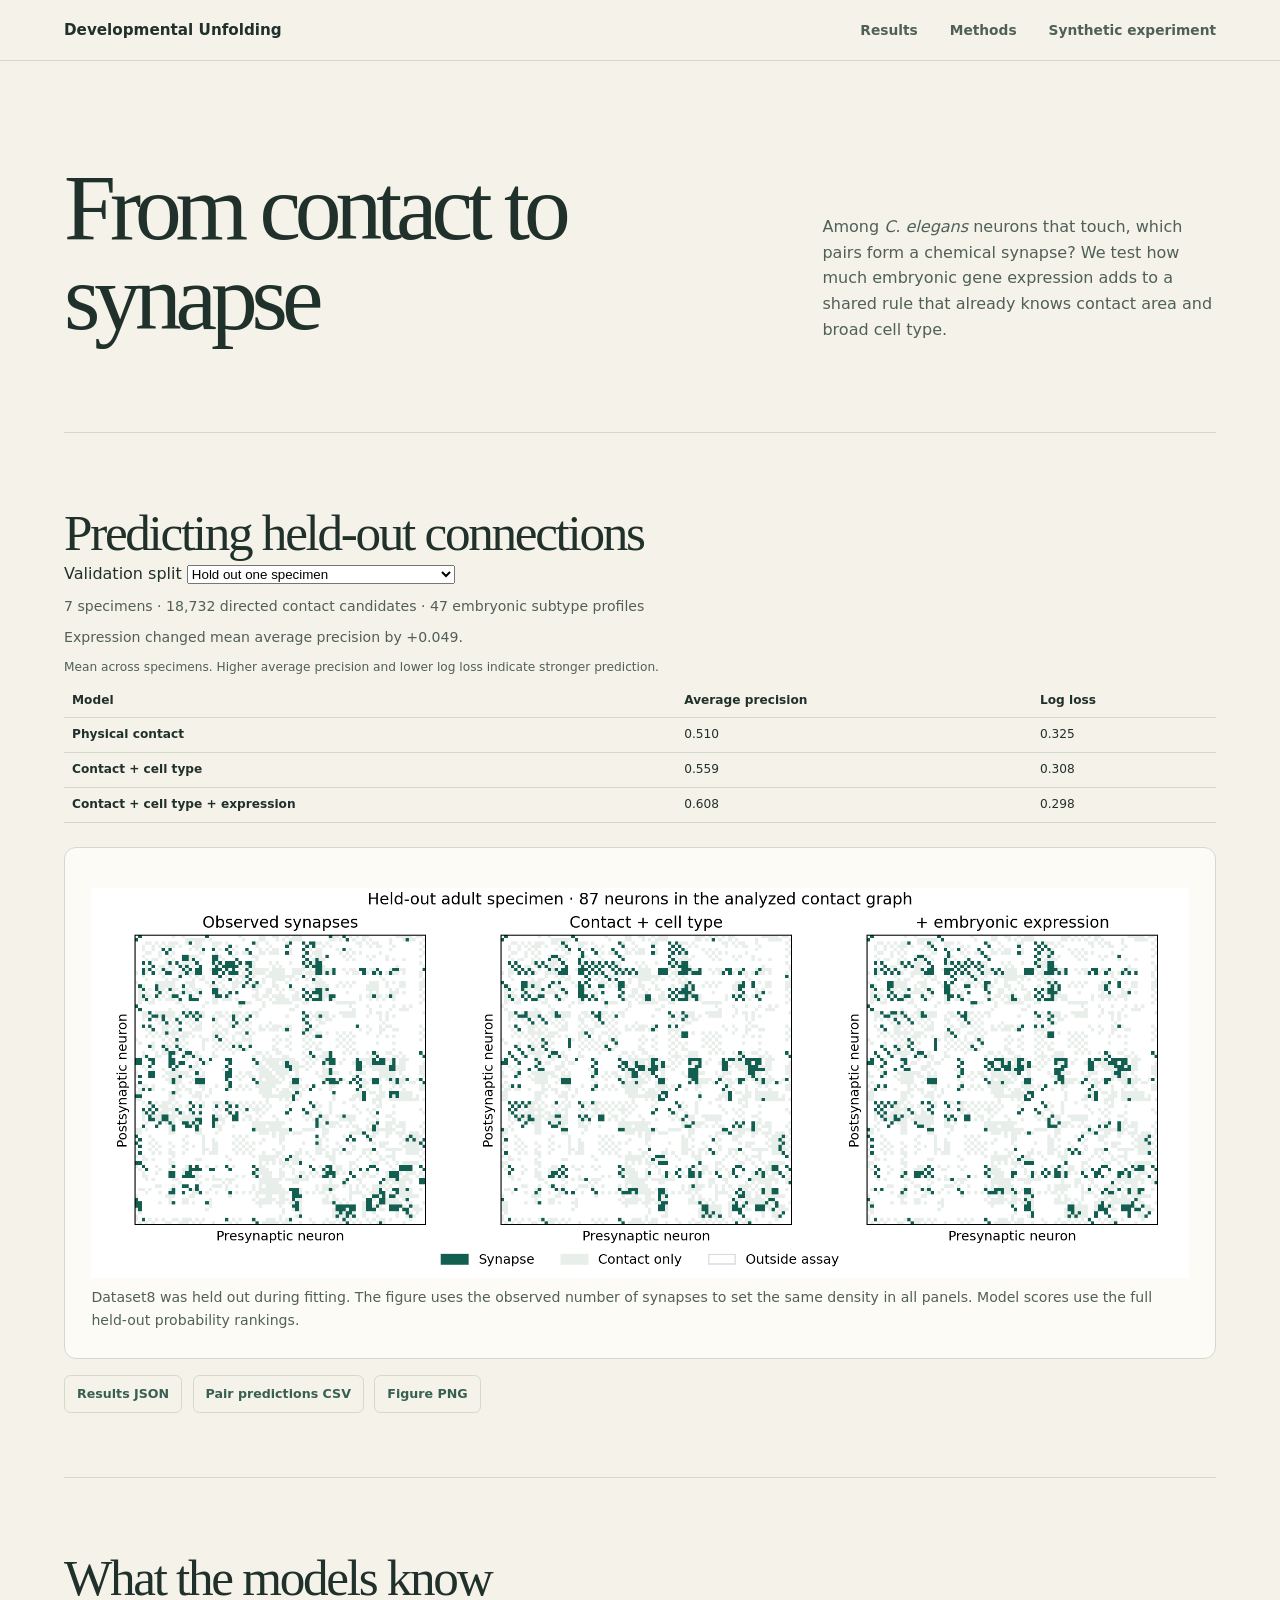
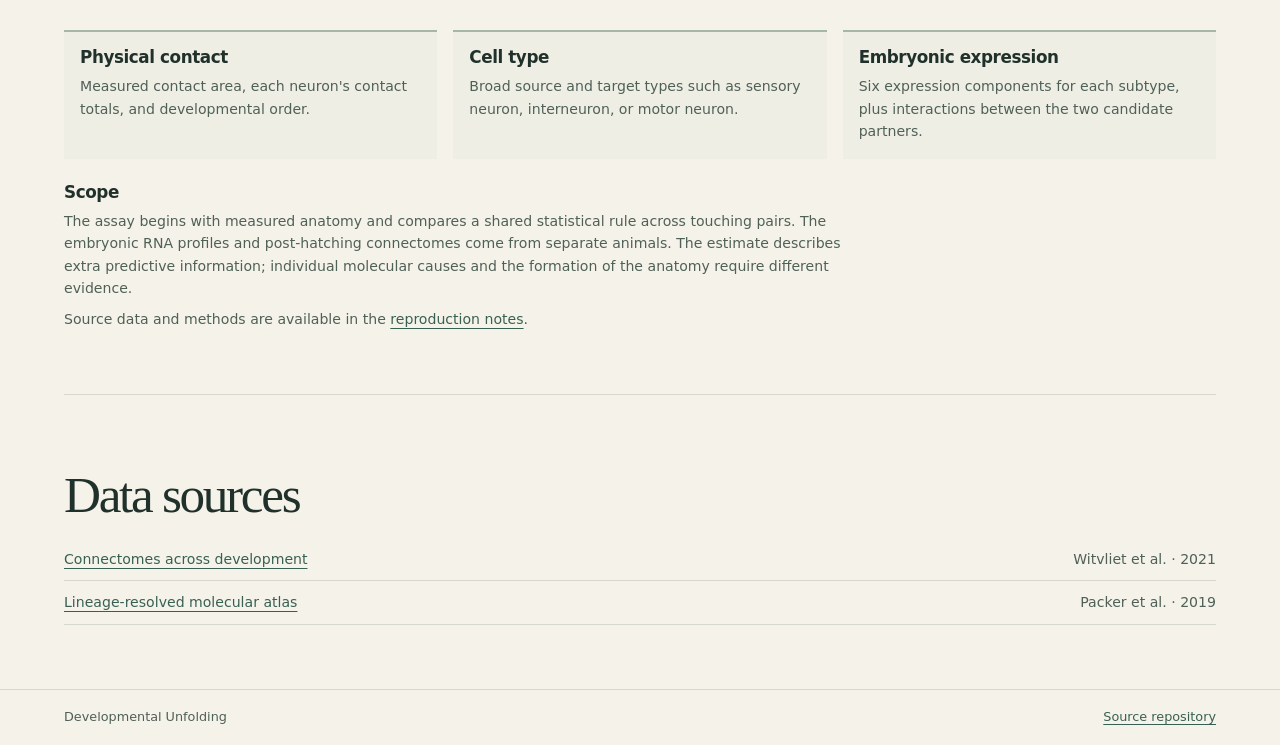
==== docs/connectome.html @ 87b24d6d "Benchmark embryonic expression against real connectome contacts" ====
<!doctype html>
<html lang="en">
<head>
  <meta charset="utf-8">
  <meta name="viewport" content="width=device-width, initial-scale=1">
  <meta name="description" content="A held-out C. elegans test of whether embryonic expression helps predict synapses among observed physical contacts.">
  <title>From contact to synapse · Developmental Unfolding</title>
  <link rel="stylesheet" href="styles.css">
  <link rel="stylesheet" href="development.css">
  <script src="connectome.js" defer></script>
</head>
<body>
  <a class="skip-link" href="#main">Skip to content</a>
  <header class="site-header">
    <div class="shell header-inner">
      <a class="site-name" href="index.html">Developmental Unfolding</a>
      <nav aria-label="Report sections"><a href="#results">Results</a><a href="#methods">Methods</a><a href="development.html">Synthetic experiment</a></nav>
    </div>
  </header>
  <main id="main" class="shell">
    <section class="intro" aria-labelledby="title">
      <div class="intro-title"><h1 id="title">From contact to synapse</h1></div>
      <div class="abstract">
        <p>Among <i>C. elegans</i> neurons that touch, which pairs form a chemical synapse? We test how much embryonic gene expression adds to a shared rule that already knows contact area and broad cell type.</p>
      </div>
    </section>
    <section class="results" id="results" aria-labelledby="results-heading">
      <h2 id="results-heading">Predicting held-out connections</h2>
      <p id="status" class="data-status" role="status">Loading results…</p>
      <div id="metrics" hidden>
        <label for="scheme">Validation split</label>
        <select id="scheme">
          <option value="held_specimen">Hold out one specimen</option>
          <option value="held_specimen_and_subtype_pair">Hold out one specimen and subtype pairs</option>
        </select>
        <p id="coverage" class="method-caption"></p>
        <p id="finding" class="method-caption" aria-live="polite"></p>
        <div class="table-scroll" tabindex="0" role="region" aria-label="Scrollable model scores">
          <table>
            <caption>Mean across specimens. Higher average precision and lower log loss indicate stronger prediction.</caption>
            <thead><tr><th scope="col">Model</th><th scope="col">Average precision</th><th scope="col">Log loss</th></tr></thead>
            <tbody id="scores"></tbody>
          </table>
        </div>
      </div>
      <figure class="chart-card learning-card" style="margin-top:1.5rem">
        <img class="learning-figure" src="connectome-comparison.png" alt="Three adjacency matrices compare observed adult synapses, contact and cell-type predictions, and predictions that also use embryonic expression.">
        <figcaption class="method-caption">Dataset8 was held out during fitting. The figure uses the observed number of synapses to set the same density in all panels. Model scores use the full held-out probability rankings.</figcaption>
      </figure>
      <div class="downloads" aria-label="Data downloads">
        <a href="connectome-results.json" download>Results JSON</a>
        <a href="connectome-predictions.csv" download>Pair predictions CSV</a>
        <a href="connectome-comparison.png" download>Figure PNG</a>
      </div>
    </section>
    <section id="methods" class="methods" aria-labelledby="methods-heading">
      <h2 id="methods-heading">What the models know</h2>
      <ol class="method-list">
        <li><h3>Physical contact</h3><p>Measured contact area, each neuron's contact totals, and developmental order.</p></li>
        <li><h3>Cell type</h3><p>Broad source and target types such as sensory neuron, interneuron, or motor neuron.</p></li>
        <li><h3>Embryonic expression</h3><p>Six expression components for each subtype, plus interactions between the two candidate partners.</p></li>
      </ol>
      <div class="interpretation">
        <h3>Scope</h3>
        <p>The assay begins with measured anatomy and compares a shared statistical rule across touching pairs. The embryonic RNA profiles and post-hatching connectomes come from separate animals. The estimate describes extra predictive information; individual molecular causes and the formation of the anatomy require different evidence.</p>
        <p>Source data and methods are available in the <a href="https://github.com/statsleelab/developmental-unfolding/blob/main/CONNECTOME.md">reproduction notes</a>.</p>
      </div>
    </section>
    <section class="references" aria-labelledby="references-heading">
      <h2 id="references-heading">Data sources</h2>
      <ul>
        <li><a href="https://doi.org/10.1038/s41586-021-03778-8">Connectomes across development</a><span>Witvliet et al. · 2021</span></li>
        <li><a href="https://doi.org/10.1126/science.aax1971">Lineage-resolved molecular atlas</a><span>Packer et al. · 2019</span></li>
      </ul>
    </section>
  </main>
  <footer class="site-footer"><div class="shell footer-inner"><span>Developmental Unfolding</span><a href="https://github.com/statsleelab/developmental-unfolding">Source repository</a></div></footer>
</body>
</html>
---- docs/styles.css ----
:root {
  color-scheme: light;
  --page: #f5f2e9;
  --paper: #fdfbf5;
  --ink: #20312b;
  --muted: #4f6057;
  --border: #d6d8cb;
  --accent: #386052;
  --activity: #24725e;
  --random: #a0522d;
  --rewired: #6357a0;
  --serif: Georgia, "Times New Roman", serif;
  --sans: system-ui, -apple-system, BlinkMacSystemFont, "Segoe UI", sans-serif;
  --mono: "IBM Plex Mono", ui-monospace, SFMono-Regular, Consolas, monospace;
}

*, *::before, *::after { box-sizing: border-box; }
html { scroll-padding-top: 1.5rem; }
body { margin: 0; background: var(--page); color: var(--ink); font: 1rem/1.6 var(--sans); }
a { color: var(--accent); text-underline-offset: .25em; }
a:hover { color: var(--ink); }
button, input { font: inherit; }
button { cursor: pointer; }
:focus-visible { outline: 2px solid var(--accent); outline-offset: 4px; }
h1, h2, h3, p, ul, ol, dl { margin: 0; }
h1, h2, h3 { line-height: 1.12; }
[hidden] { display: none !important; }

.shell { width: min(100% - 3rem, 72rem); margin-inline: auto; }
.skip-link { position: fixed; z-index: 2; top: .75rem; left: .75rem; padding: .5rem 1rem; background: var(--paper); transform: translateY(-200%); }
.skip-link:focus { transform: none; }
.site-header { border-bottom: 1px solid var(--border); }
.header-inner, .footer-inner { display: flex; align-items: center; justify-content: space-between; gap: 1rem; padding-block: 1.1rem; }
.site-name { color: var(--ink); font-weight: 730; font-size: .95rem; text-decoration: none; }
.site-header nav { display: flex; align-items: center; gap: clamp(1rem, 3vw, 2rem); }
.site-header nav a { color: var(--muted); font-size: .86rem; font-weight: 640; text-decoration: none; }
.site-header nav a:hover { color: var(--ink); text-decoration: underline; }

.intro { display: grid; grid-template-columns: minmax(0, 1.5fr) minmax(0, .85fr); gap: 2rem 4rem; align-items: end; padding-block: clamp(3.3rem, 7vw, 6rem); border-bottom: 1px solid var(--border); }
.eyebrow { color: var(--accent); font: 700 .69rem/1.4 var(--mono); letter-spacing: .14em; text-transform: uppercase; }
.status-dot { display: inline-block; width: .55rem; height: .55rem; margin-right: .28rem; border-radius: 50%; background: #448269; }
h1, h2 { font-family: var(--serif); font-weight: 400; }
h1 { margin-top: .8rem; font-size: clamp(3rem, 7.3vw, 6.75rem); line-height: .96; letter-spacing: -.065em; }
h2 { margin-top: .45rem; font-size: clamp(2.05rem, 4vw, 3.25rem); letter-spacing: -.045em; }
h3 { font-size: 1.05rem; font-weight: 720; letter-spacing: -.025em; }
.abstract { color: var(--muted); max-width: 28rem; }
.abstract > * + * { margin-top: .9rem; }
.text-link { display: inline-flex; align-items: center; gap: .6rem; font-size: .88rem; font-weight: 720; }

.results, .methods, .references { padding-block: clamp(2.5rem, 5vw, 4rem); }
.section-heading { display: flex; justify-content: space-between; align-items: end; flex-wrap: wrap; gap: 1.15rem; }
.phase-picker { display: inline-flex; flex-wrap: wrap; gap: .2rem; padding: .24rem; border: 1px solid var(--border); border-radius: .45rem; }
.phase-picker button { border: 0; padding: .48rem .72rem; border-radius: .28rem; background: transparent; color: var(--muted); font-size: .8rem; font-weight: 680; }
.phase-picker button:hover { background: #e8ebe0; color: var(--ink); }
.phase-picker button[aria-pressed="true"] { background: var(--ink); color: white; }
.data-status, .experiment-note { margin-top: 1rem; color: var(--muted); font-size: .87rem; }
.result-grid { display: grid; grid-template-columns: minmax(0, 2.25fr) minmax(16rem, 1fr); gap: 1rem; margin-top: 1rem; align-items: start; }
.chart-card, .contrast-card { padding: clamp(1rem, 3vw, 1.65rem); border: 1px solid var(--border); border-radius: .75rem; }
.chart-card { background: var(--paper); }
.chart-heading p, .contrast-card > p:not(.eyebrow) { font-size: .86rem; color: var(--muted); margin-top: .4rem; }
.legend { display: flex; gap: .45rem 1rem; flex-wrap: wrap; margin-top: .9rem; list-style: none; padding: 0; }
.legend li { display: flex; gap: .45rem; align-items: center; color: var(--muted); font-size: .77rem; }
.swatch { display: inline-block; width: 1.2rem; border-top: 2px solid currentColor; }
.swatch.activity { color: var(--activity); }
.swatch.random { color: var(--random); border-top-style: dashed; }
.swatch.rewired { color: var(--rewired); border-top-style: dotted; }
#memory-chart { display: block; width: 100%; height: clamp(14rem, 29vw, 21rem); margin-top: .7rem; cursor: crosshair; }
.delay-control { display: grid; grid-template-columns: auto minmax(6rem, 1fr); gap: .5rem 1.15rem; align-items: center; margin-top: .55rem; }
.delay-control label { font-size: .79rem; color: var(--muted); }
.delay-control output { padding-inline-start: .35em; color: var(--ink); font: 700 .85rem var(--mono); }
.delay-control input { min-width: 0; width: 100%; margin: 0; accent-color: var(--accent); min-height: 2rem; }
.delay-values { display: grid; grid-template-columns: repeat(3, minmax(0, 1fr)); gap: .5rem; margin-top: .65rem; }
.delay-score { padding: .65rem .6rem; min-width: 0; background: #f3f4ec; border-radius: .35rem; color: var(--muted); font-size: .7rem; }
.delay-score strong { display: block; color: var(--ink); font: 650 .98rem/1.4 var(--mono); font-variant-numeric: tabular-nums; }
.delay-score > span { display: block; }
.delay-score .delay-interval { margin-top: .12rem; font: .67rem/1.45 var(--mono); }
details { margin-top: .8rem; }
summary { width: fit-content; color: var(--accent); cursor: pointer; font-size: .81rem; font-weight: 680; }
.table-scroll { margin-top: .65rem; max-width: 100%; overflow-x: auto; }
table { width: 100%; border-collapse: collapse; font-size: .76rem; }
caption { text-align: left; color: var(--muted); padding-bottom: .35rem; }
th, td { padding: .45rem .5rem; border-bottom: 1px solid var(--border); text-align: left; }
td { font-variant-numeric: tabular-nums; white-space: nowrap; }
.contrast-card { background: #e8eee4; }
.contrast-card h3 { margin-top: .45rem; }
.contrast-item { margin-top: 1.2rem; padding-top: 1.05rem; border-top: 1px solid #cbd7ca; }
.contrast-item h4 { margin: 0; font-size: .82rem; font-weight: 680; }
.contrast-mean { margin-top: .22rem; font: 650 clamp(1.4rem, 3vw, 2.05rem)/1.3 var(--mono); letter-spacing: -.05em; }
.contrast-interval { color: var(--muted); font: .75rem/1.5 var(--mono); }
.contrast-comment { margin-top: .35rem; color: var(--muted); font-size: .78rem; }
.downloads { display: flex; flex-wrap: wrap; gap: .65rem; margin-top: 1rem; }
.downloads a { padding: .5rem .75rem; border: 1px solid var(--border); border-radius: .4rem; font-size: .79rem; font-weight: 650; text-decoration: none; }
.downloads a:hover { background: var(--paper); }
.downloads a span { margin-left: .35rem; }

.methods, .references { border-top: 1px solid var(--border); }
.method-list { display: grid; grid-template-columns: repeat(3, minmax(0, 1fr)); gap: 1rem; list-style: none; padding: 0; margin-top: 1.5rem; }
.method-list li { padding: 1rem; border-top: 2px solid #a4b7a8; background: #eeeee4; }
.method-list p, .method-caption, .interpretation p { margin-top: .5rem; color: var(--muted); font-size: .88rem; }
.method-details { display: grid; grid-template-columns: 1fr 1fr; gap: 1.3rem 2rem; margin-top: 1.6rem; }
.info-list { margin-top: .65rem; }
.info-list > div { display: flex; justify-content: space-between; gap: .55rem; padding-block: .42rem; border-bottom: 1px solid var(--border); font-size: .83rem; }
.info-list dt { color: var(--muted); }
.info-list dd { margin: 0; font-family: var(--mono); text-align: right; }
.interpretation { max-width: 51rem; margin-top: 1.5rem; }
.references ul { margin-top: .9rem; list-style: none; padding: 0; }
.references li { display: flex; justify-content: space-between; flex-wrap: wrap; gap: .1rem .7rem; padding-block: .62rem; border-bottom: 1px solid var(--border); font-size: .88rem; }
.references li > span { color: var(--muted); white-space: nowrap; }
.site-footer { border-top: 1px solid var(--border); }
.footer-inner { color: var(--muted); font-size: .8rem; }

@media (max-width: 59rem) {
  .intro { gap: 1.75rem 2rem; grid-template-columns: minmax(0, 1.3fr) minmax(0, 1fr); }
  .result-grid { grid-template-columns: minmax(0, 1.8fr) minmax(14rem, 1fr); }
}

@media (max-width: 43rem) {
  .shell { width: calc(100% - 2rem); }
  .intro, .result-grid, .method-list, .method-details { grid-template-columns: 1fr; }
  .intro { padding-block: 3rem; }
  .header-inner { flex-wrap: wrap; gap: .35rem 1rem; padding-block: .65rem; }
  .site-header nav a { display: inline-block; padding-block: .28rem; }
  #contrast-values { display: grid; grid-template-columns: 1fr 1fr; gap: .8rem; }
  .footer-inner { flex-wrap: wrap; gap: .35rem 1rem; }
}

@media (max-width: 24rem) {
  .title-break { display: none; }
  .delay-values { grid-template-columns: 1fr; }
  .delay-score { display: grid; grid-template-columns: minmax(0, 1fr) auto; align-items: start; gap: .1rem .4rem; }
  .delay-score .delay-interval { grid-column: span 2; }
}
---- docs/development.css ----
.development-report h1 {
  max-width: 11ch;
  font-size: clamp(2.9rem, 6.5vw, 5.9rem);
  text-wrap: balance;
}

.development-grid, .development-sidebar {
  display: grid;
  gap: 1rem;
}

.development-grid { margin-top: 1rem; align-items: start; }
.growth-card, .learning-card { margin: 0; min-width: 0; }
.growth-card { --uncommitted: #65716a; --excitatory: #24725e; --inhibitory: #a0522d; }
.growth-card figcaption { min-height: 2.9em; }

.fate-mark {
  width: .7rem;
  height: .7rem;
  display: inline-block;
  flex: 0 0 auto;
}

.fate-mark.uncommitted { border-radius: 50%; border: 2px solid var(--uncommitted); }
.fate-mark.excitatory { border-radius: 50%; background: var(--excitatory); }
.fate-mark.inhibitory { transform: rotate(45deg) scale(.76); background: var(--inhibitory); }

#growth-canvas {
  display: block;
  width: 100%;
  max-width: 32rem;
  height: auto;
  aspect-ratio: 1;
  border-radius: .35rem;
  margin: .95rem auto .2rem;
  background: #eef0e7;
}

.growth-control { grid-template-columns: minmax(0, 1fr) auto; gap: 0 .5rem; }
.growth-control output { text-align: end; }
.growth-control input { grid-column: 1 / -1; min-height: 2.75rem; }
.development-section-intro { max-width: 42rem; margin-top: .8rem; color: var(--muted); }
.development-values dd { font-size: .78rem; }
.development-values dd span { display: block; color: var(--muted); }

.learning-figure {
  display: block;
  width: 100%;
  height: auto;
  margin-top: .85rem;
  border-radius: .2rem;
}

.learning-card td { white-space: normal; }
.learning-card td span { display: block; color: var(--muted); }

@media (min-width: 48rem) {
  .development-grid { grid-template-columns: minmax(0, 1.35fr) minmax(0, 1fr); }
  .growth-card figcaption { min-height: 0; }
}

@media (min-width: 60rem) {
  .development-grid { grid-template-columns: minmax(0, 1.55fr) minmax(0, 1fr); }
}
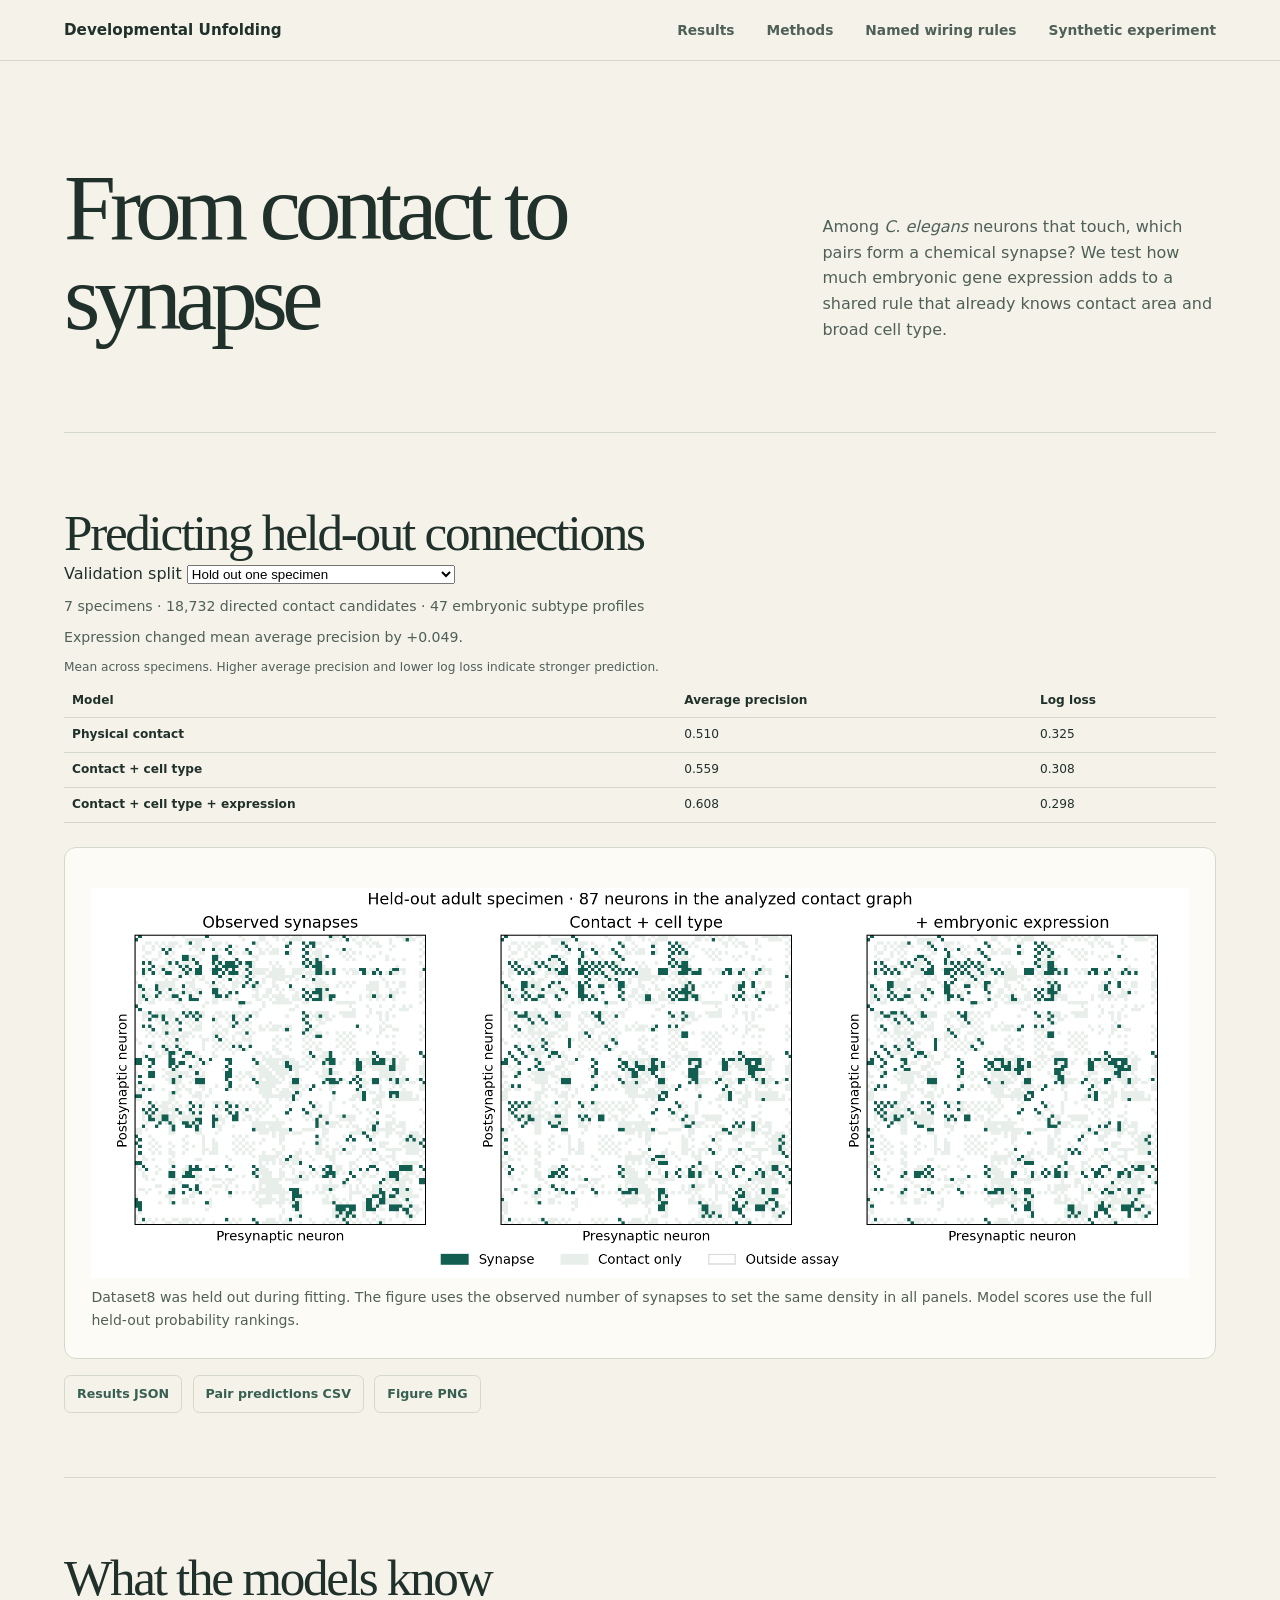
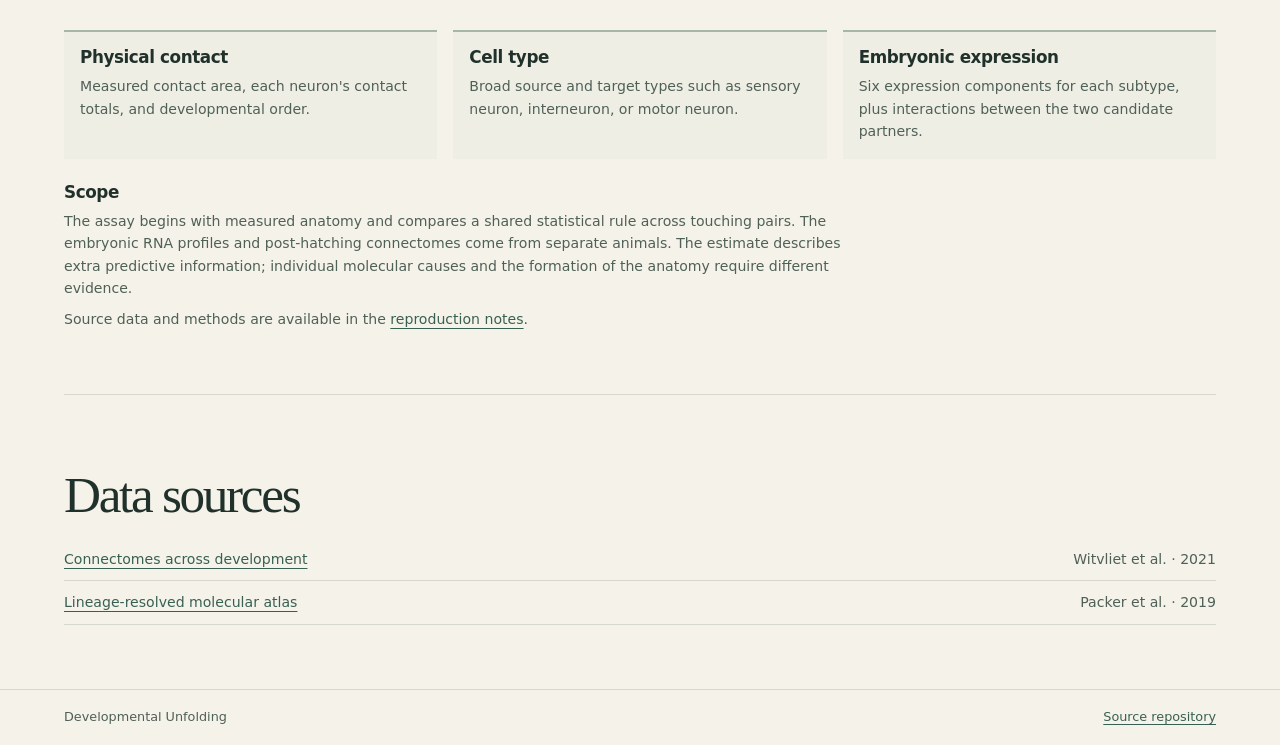
==== commit 7b6d7289: "Reproduce innexin model and test named wiring rules" ====
--- a/docs/connectome.html
+++ b/docs/connectome.html
@@ -14,7 +14,7 @@
   <header class="site-header">
     <div class="shell header-inner">
       <a class="site-name" href="index.html">Developmental Unfolding</a>
-      <nav aria-label="Report sections"><a href="#results">Results</a><a href="#methods">Methods</a><a href="development.html">Synthetic experiment</a></nav>
+      <nav aria-label="Report sections"><a href="#results">Results</a><a href="#methods">Methods</a><a href="wiring-rules.html">Named wiring rules</a><a href="development.html">Synthetic experiment</a></nav>
     </div>
   </header>
   <main id="main" class="shell">
